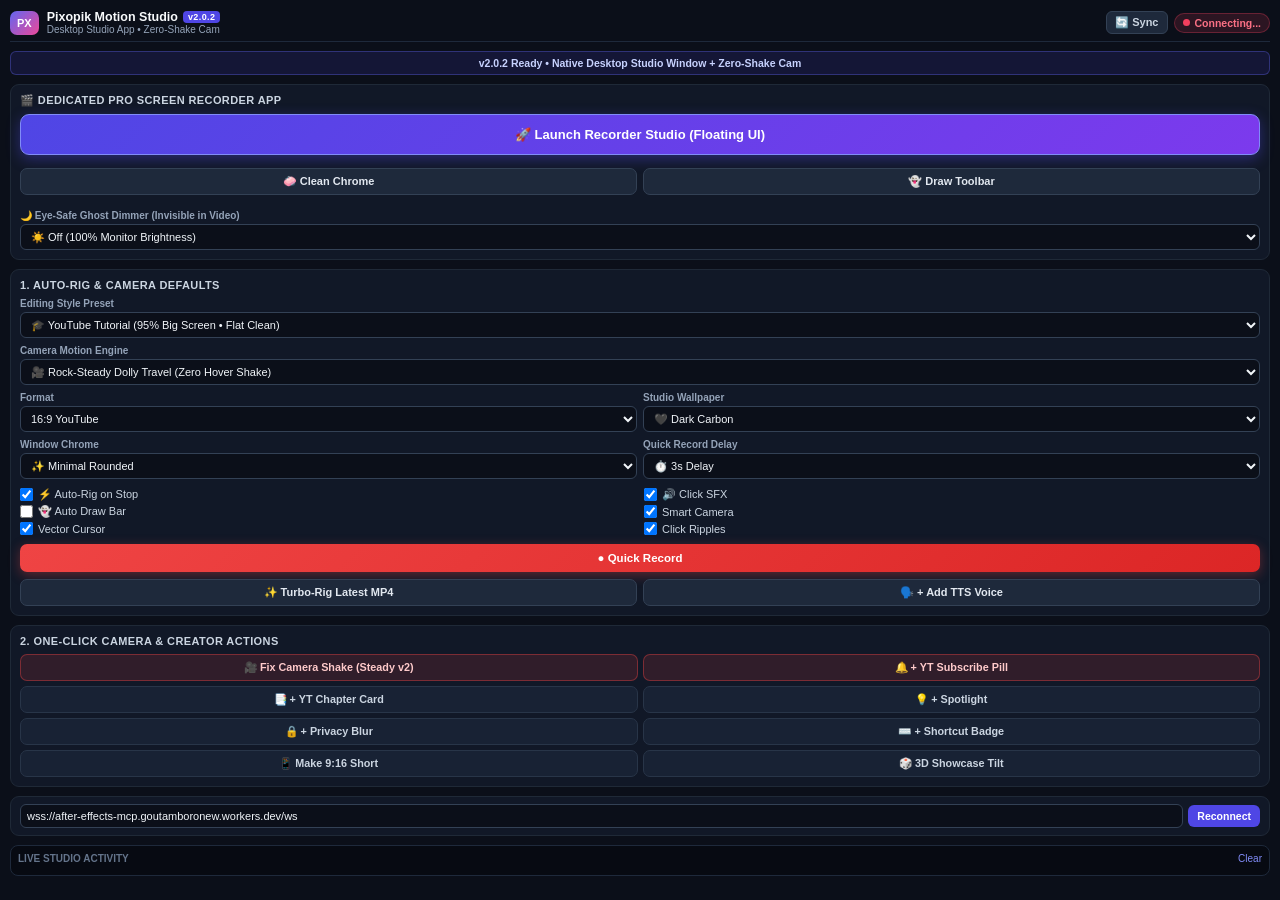
==== cep-plugin/index.html @ 307febab "fix(studio-v2.0.2): replace PowerShell UI with instant native frameless Desktop App window (recorder" ====
<!DOCTYPE html>
<html lang="en">
<head>
  <meta charset="UTF-8" />
  <title>Pixopik Motion Studio Pro v2.0.2</title>
  <link rel="stylesheet" href="./css/style.css" />
  <style>
    .header-right { display: flex; align-items: center; gap: 6px; }
    .btn-sync {
      background: #1e293b; color: #cbd5e1; border: 1px solid #334155;
      border-radius: 6px; padding: 4px 8px; font-size: 11px; font-weight: 700;
      cursor: pointer; transition: all 0.15s ease;
    }
    .btn-sync:hover { background: #4f46e5; color: #ffffff; border-color: #6366f1; }
    .btn-studio-hero {
      width: 100%; padding: 12px 14px; font-size: 13px; font-weight: 800;
      border-radius: 9px; border: 1px solid #818cf8; cursor: pointer;
      background: linear-gradient(135deg, #4f46e5 0%, #7c3aed 100%);
      color: #ffffff; box-shadow: 0 4px 14px rgba(79, 70, 229, 0.4);
      margin-bottom: 6px;
    }
    .btn-studio-hero:hover { filter: brightness(1.1); }
  </style>
</head>
<body>
  <div class="app">
    <header class="header">
      <div class="brand">
        <span class="badge-logo">PX</span>
        <div>
          <div class="title">Pixopik Motion Studio <span class="pro-pill">v2.0.2</span></div>
          <div class="subtitle" id="verSubtitle">Desktop Studio App • Zero-Shake Cam</div>
        </div>
      </div>
      <div class="header-right">
        <button id="btnOtaSync" class="btn-sync" title="Pull latest update from Cloud">🔄 Sync</button>
        <div id="statusBadge" class="status disconnected">
          <span class="dot"></span>
          <span id="statusText">Connecting...</span>
        </div>
      </div>
    </header>

    <div id="quickBanner" class="quick-banner">v2.0.2 Ready • Native Desktop Studio Window + Zero-Shake Cam</div>

    <section class="card">
      <div class="card-title">🎬 Dedicated Pro Screen Recorder App</div>
      <button id="btnOpenRecorderStudio" class="btn-studio-hero">🚀 Launch Recorder Studio (Floating UI)</button>
      <div class="btn-row">
        <button id="btnLaunchChrome" class="btn btn-secondary">🧼 Clean Chrome</button>
        <button id="btnGhostBar" class="btn btn-secondary">👻 Draw Toolbar</button>
      </div>
      <input id="chromeUrlInput" type="hidden" value="https://pixopik.com" />
      <div class="field-col" style="margin-top:8px;">
        <label>🌙 Eye-Safe Ghost Dimmer (Invisible in Video)</label>
        <select id="ghostDimSelect">
          <option value="0">☀️ Off (100% Monitor Brightness)</option>
          <option value="30">🌙 30% Eye Dim</option>
          <option value="50">🌙 50% Eye Dim (Replaces DimScreen)</option>
          <option value="65">🌙 65% Deep Night Dim</option>
        </select>
      </div>
    </section>

    <section class="card">
      <div class="card-title">1. Auto-Rig &amp; Camera Defaults</div>

      <div class="field-col">
        <label>Editing Style Preset</label>
        <select id="modeSelect">
          <option value="youtube_tutorial">🎓 YouTube Tutorial (95% Big Screen • Flat Clean)</option>
          <option value="saas_promo">🚀 SaaS Promo (84% Frame • 3D Showcase)</option>
        </select>
      </div>

      <div class="field-col">
        <label>Camera Motion Engine</label>
        <select id="cameraModeSelect">
          <option value="smooth_travel">🎥 Rock-Steady Dolly Travel (Zero Hover Shake)</option>
          <option value="click_bounce">🎯 Classic Zoom In / Out on Clicks</option>
        </select>
      </div>

      <div class="field-grid">
        <div class="field-col">
          <label>Format</label>
          <select id="aspectSelect">
            <option value="youtube_16_9">16:9 YouTube</option>
            <option value="shorts_9_16">9:16 Shorts</option>
            <option value="square_1_1">1:1 Square</option>
          </select>
        </div>
        <div class="field-col">
          <label>Studio Wallpaper</label>
          <select id="wallpaperSelect">
            <option value="dark_carbon">🖤 Dark Carbon</option>
            <option value="cosmic_indigo">🌌 Cosmic Indigo</option>
            <option value="ocean_breeze">🌊 Ocean Breeze</option>
            <option value="sunset_saas">🔥 Sunset Coral</option>
            <option value="clean_daylight">☀️ Clean Daylight</option>
          </select>
        </div>
      </div>

      <div class="field-grid">
        <div class="field-col">
          <label>Window Chrome</label>
          <select id="frameStyleSelect">
            <option value="minimal_rounded">✨ Minimal Rounded</option>
            <option value="macos_glass">🔴🟡🟢 macOS Glass</option>
            <option value="sharp_clean">🖼️ Clean Shadow</option>
          </select>
        </div>
        <div class="field-col">
          <label>Quick Record Delay</label>
          <select id="countdownSelect">
            <option value="3">⏱️ 3s Delay</option>
            <option value="5">⏱️ 5s Delay</option>
            <option value="0">⚡ Instant</option>
          </select>
        </div>
      </div>

      <div class="toggles">
        <label><input type="checkbox" id="chkAutoRigOnStop" checked /> ⚡ Auto-Rig on Stop</label>
        <label><input type="checkbox" id="chkClickSfx" checked /> 🔊 Click SFX</label>
        <label><input type="checkbox" id="chkAutoGhost" /> 👻 Auto Draw Bar</label>
        <label><input type="checkbox" id="chkAutoZoom" checked /> Smart Camera</label>
        <label><input type="checkbox" id="chkVectorCursor" checked /> Vector Cursor</label>
        <label><input type="checkbox" id="chkRipples" checked /> Click Ripples</label>
      </div>

      <div class="btn-row">
        <button id="btnRecord" class="btn btn-record">● Quick Record</button>
        <button id="btnStop" class="btn btn-stop hidden">■ Stop</button>
      </div>
      <div id="recTimer" class="timer hidden">00:00 • Recording...</div>

      <div class="btn-row sub-actions">
        <button id="btnRigLatest" class="btn btn-secondary">✨ Turbo-Rig Latest MP4</button>
        <button id="btnImportTts" class="btn btn-secondary">🗣️ + Add TTS Voice</button>
      </div>

      <div id="ffmpegBar" class="ffmpeg-bar hidden">
        <span>FFmpeg needed for 60fps capture</span>
        <button id="btnInstallFfmpeg" class="btn-mini">⚡ Auto-Install</button>
      </div>
    </section>

    <section class="card">
      <div class="card-title">2. One-Click Camera &amp; Creator Actions</div>
      <div class="grid-btns">
        <button id="btnSmoothTravel" class="btn btn-chip accent-chip">🎥 Fix Camera Shake (Steady v2)</button>
        <button id="btnSubscribe" class="btn btn-chip accent-chip">🔔 + YT Subscribe Pill</button>
        <button id="btnChapter" class="btn btn-chip">📑 + YT Chapter Card</button>
        <button id="btnSpotlight" class="btn btn-chip">💡 + Spotlight</button>
        <button id="btnBlur" class="btn btn-chip">🔒 + Privacy Blur</button>
        <button id="btnCallout" class="btn btn-chip">⌨️ + Shortcut Badge</button>
        <button id="btnShorts" class="btn btn-chip">📱 Make 9:16 Short</button>
        <button id="btn3dTilt" class="btn btn-chip">🎲 3D Showcase Tilt</button>
      </div>
    </section>

    <section class="card compact">
      <div class="ws-row">
        <input id="wsUrl" type="text" value="wss://after-effects-mcp.goutamboronew.workers.dev/ws" />
        <button id="btnReconnect" class="btn-mini">Reconnect</button>
      </div>
    </section>

    <section class="log-box">
      <div class="log-header">
        <span>Live Studio Activity</span>
        <button id="btnClearLog" class="link-btn">Clear</button>
      </div>
      <div id="logList" class="log-list"></div>
    </section>
  </div>

  <script src="./js/auto-pref.js"></script>
  <script src="./js/panel.js"></script>
  <script src="./js/studio-v2-patch.js"></script>
</body>
</html>
---- cep-plugin/css/style.css ----
* { box-sizing: border-box; margin: 0; padding: 0; font-family: "Segoe UI", Inter, sans-serif; }
body { background: #0b0f19; color: #f1f5f9; font-size: 12px; padding: 10px; user-select: none; }
.app { display: flex; flex-direction: column; gap: 9px; }

.header { display: flex; align-items: center; justify-content: space-between; padding-bottom: 6px; border-bottom: 1px solid #1e293b; }
.brand { display: flex; align-items: center; gap: 8px; }
.badge-logo { background: linear-gradient(135deg, #6366f1, #ec4899); color: #fff; font-weight: 800; font-size: 11px; padding: 6px 7px; border-radius: 7px; }
.title { font-weight: 700; font-size: 12.5px; color: #f8fafc; display: flex; align-items: center; gap: 5px; }
.pro-pill { background: #4f46e5; color: #fff; font-size: 9px; padding: 1px 5px; border-radius: 4px; letter-spacing: 0.4px; }
.subtitle { font-size: 10px; color: #94a3b8; }

.quick-banner { background: rgba(79, 70, 229, 0.14); border: 1px solid rgba(99, 102, 241, 0.35); color: #c7d2fe; font-size: 10.5px; padding: 5px 8px; border-radius: 6px; text-align: center; font-weight: 600; }

.status { display: flex; align-items: center; gap: 5px; font-size: 10.5px; padding: 3px 8px; border-radius: 999px; font-weight: 600; }
.status .dot { width: 7px; height: 7px; border-radius: 50%; }
.status.connected { background: rgba(16, 185, 129, 0.15); color: #34d399; border: 1px solid rgba(16, 185, 129, 0.35); }
.status.connected .dot { background: #10b981; box-shadow: 0 0 6px #10b981; }
.status.disconnected { background: rgba(244, 63, 94, 0.14); color: #fb7185; border: 1px solid rgba(244, 63, 94, 0.3); }
.status.disconnected .dot { background: #f43f5e; }

.card { background: #111827; border: 1px solid #1f2937; border-radius: 9px; padding: 9px; display: flex; flex-direction: column; gap: 7px; }
.card.compact { padding: 7px 9px; }
.card-title { font-weight: 700; font-size: 11px; color: #cbd5e1; text-transform: uppercase; letter-spacing: 0.4px; }

.field-grid { display: grid; grid-template-columns: 1fr 1fr; gap: 6px; }
.field-col { display: flex; flex-direction: column; gap: 3px; }
.field-col label { font-size: 10px; color: #94a3b8; font-weight: 600; }
select, input[type="text"] { background: #0b0f19; color: #f1f5f9; border: 1px solid #334155; border-radius: 6px; padding: 5px 6px; font-size: 11px; width: 100%; }

.toggles { display: grid; grid-template-columns: 1fr 1fr; gap: 4px 8px; font-size: 11px; color: #cbd5e1; padding: 2px 0; }
.toggles label { display: flex; align-items: center; gap: 5px; cursor: pointer; }

.btn-row { display: flex; gap: 6px; }
.btn { border: none; border-radius: 7px; padding: 8px 10px; font-weight: 700; font-size: 11.5px; cursor: pointer; transition: 0.15s; flex: 1; text-align: center; }
.btn-record { background: linear-gradient(135deg, #ef4444, #dc2626); color: #fff; box-shadow: 0 3px 12px rgba(239, 68, 68, 0.35); }
.btn-record:hover { filter: brightness(1.08); }
.btn-stop { background: linear-gradient(135deg, #f59e0b, #d97706); color: #111827; }
.btn-secondary { background: #1e293b; color: #e2e8f0; border: 1px solid #334155; font-size: 11px; padding: 6px 8px; font-weight: 600; }
.btn-secondary:hover, .btn-chip:hover { background: #334155; }

.grid-btns { display: grid; grid-template-columns: 1fr 1fr; gap: 5px; }
.btn-chip { background: #182234; color: #cbd5e1; border: 1px solid #283548; padding: 6px 7px; font-size: 10.8px; font-weight: 600; }
.accent-chip { background: rgba(239, 68, 68, 0.14); border-color: rgba(239, 68, 68, 0.4); color: #fecaca; }
.accent-chip:hover { background: rgba(239, 68, 68, 0.26); }

.ws-row { display: flex; gap: 5px; align-items: center; }
.btn-mini { background: #4f46e5; color: #fff; border: none; border-radius: 6px; padding: 5px 9px; font-size: 10.5px; font-weight: 600; cursor: pointer; white-space: nowrap; }

.timer { text-align: center; color: #fca5a5; font-weight: 700; font-size: 11px; padding: 4px; background: rgba(239, 68, 68, 0.12); border-radius: 6px; }
.ffmpeg-bar { display: flex; align-items: center; justify-content: space-between; background: rgba(245, 158, 11, 0.14); border: 1px solid rgba(245, 158, 11, 0.4); color: #fde68a; padding: 5px 8px; border-radius: 6px; font-size: 10.5px; }
.hidden { display: none !important; }

.log-box { background: #070a12; border: 1px solid #1e293b; border-radius: 8px; padding: 7px; display: flex; flex-direction: column; gap: 4px; }
.log-header { display: flex; justify-content: space-between; font-size: 10px; color: #64748b; text-transform: uppercase; font-weight: 700; }
.link-btn { background: none; border: none; color: #818cf8; font-size: 10px; cursor: pointer; }
.log-list { max-height: 92px; overflow-y: auto; display: flex; flex-direction: column; gap: 3px; font-family: Consolas, monospace; font-size: 10px; }
.log-item.info { color: #94a3b8; }
.log-item.ok { color: #34d399; }
.log-item.err { color: #fb7185; }
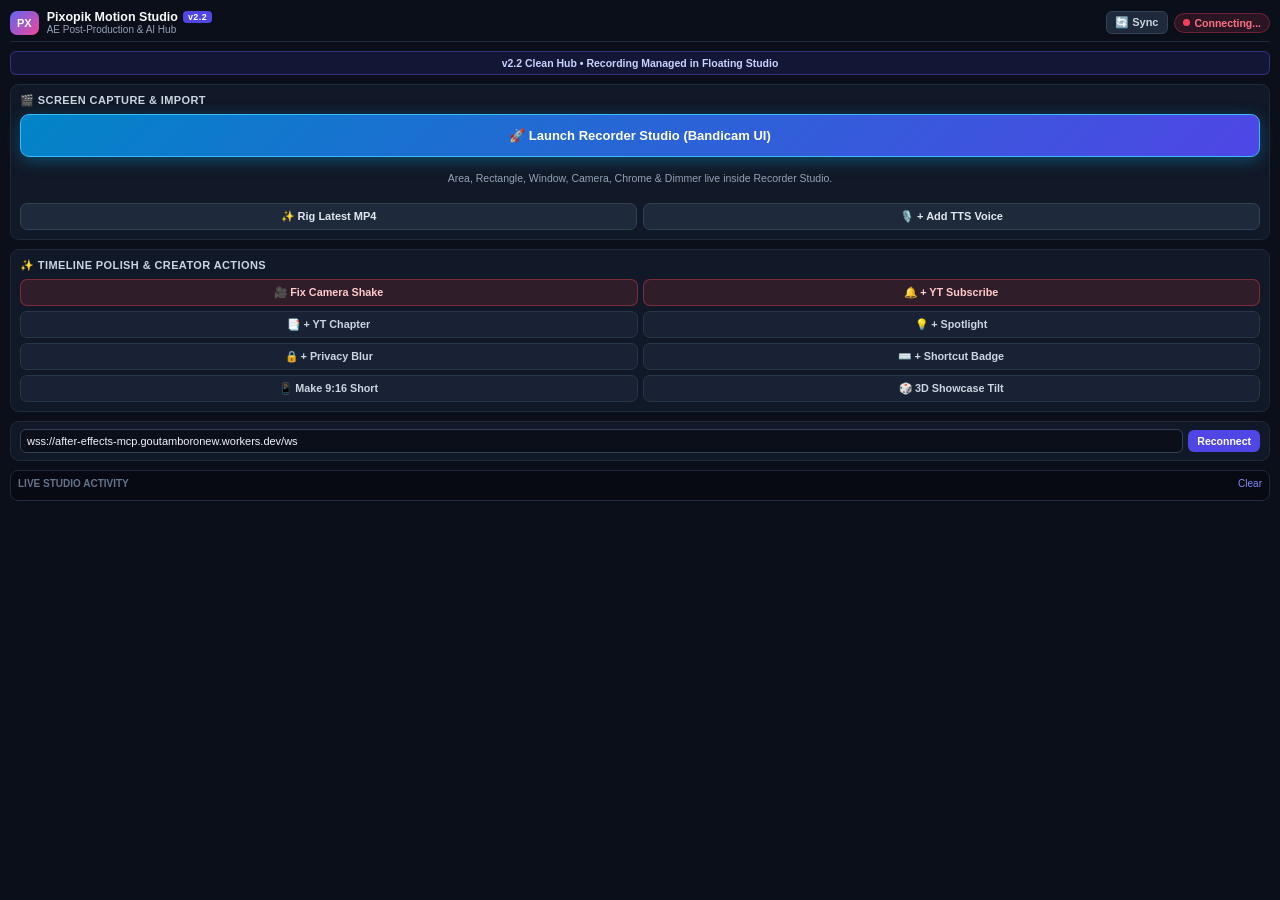
==== commit 424f0482: "feat(clean-hub-v2.2): remove duplicate recorder settings from AE panel so Floating Recorder Studio i" ====
--- a/cep-plugin/index.html
+++ b/cep-plugin/index.html
@@ -2,7 +2,7 @@
 <html lang="en">
 <head>
   <meta charset="UTF-8" />
-  <title>Pixopik Motion Studio Pro v2.0.2</title>
+  <title>Pixopik Motion Studio Pro v2.2</title>
   <link rel="stylesheet" href="./css/style.css" />
   <style>
     .header-right { display: flex; align-items: center; gap: 6px; }
@@ -13,13 +13,16 @@
     }
     .btn-sync:hover { background: #4f46e5; color: #ffffff; border-color: #6366f1; }
     .btn-studio-hero {
-      width: 100%; padding: 12px 14px; font-size: 13px; font-weight: 800;
-      border-radius: 9px; border: 1px solid #818cf8; cursor: pointer;
-      background: linear-gradient(135deg, #4f46e5 0%, #7c3aed 100%);
-      color: #ffffff; box-shadow: 0 4px 14px rgba(79, 70, 229, 0.4);
-      margin-bottom: 6px;
+      width: 100%; padding: 13px 14px; font-size: 13px; font-weight: 800;
+      border-radius: 9px; border: 1px solid #38bdf8; cursor: pointer;
+      background: linear-gradient(135deg, #0284c7 0%, #4f46e5 100%);
+      color: #ffffff; box-shadow: 0 4px 16px rgba(14, 165, 233, 0.35);
+      margin-bottom: 8px; transition: all 0.15s ease;
     }
-    .btn-studio-hero:hover { filter: brightness(1.1); }
+    .btn-studio-hero:hover { filter: brightness(1.1); transform: translateY(-1px); }
+    .studio-note {
+      font-size: 10.5px; color: #94a3b8; text-align: center; margin-bottom: 8px;
+    }
   </style>
 </head>
 <body>
@@ -28,8 +31,8 @@
       <div class="brand">
         <span class="badge-logo">PX</span>
         <div>
-          <div class="title">Pixopik Motion Studio <span class="pro-pill">v2.0.2</span></div>
-          <div class="subtitle" id="verSubtitle">Desktop Studio App • Zero-Shake Cam</div>
+          <div class="title">Pixopik Motion Studio <span class="pro-pill" id="verPill">v2.2</span></div>
+          <div class="subtitle" id="verSubtitle">AE Post-Production &amp; AI Hub</div>
         </div>
       </div>
       <div class="header-right">
@@ -41,104 +44,21 @@
       </div>
     </header>
 
-    <div id="quickBanner" class="quick-banner">v2.0.2 Ready • Native Desktop Studio Window + Zero-Shake Cam</div>
+    <div id="quickBanner" class="quick-banner">v2.2 Clean Hub • Recording Managed in Floating Studio</div>
 
+    <!-- CARD 1: DEDICATED CAPTURE LAUNCHER + POST-IMPORT -->
     <section class="card">
-      <div class="card-title">🎬 Dedicated Pro Screen Recorder App</div>
-      <button id="btnOpenRecorderStudio" class="btn-studio-hero">🚀 Launch Recorder Studio (Floating UI)</button>
-      <div class="btn-row">
-        <button id="btnLaunchChrome" class="btn btn-secondary">🧼 Clean Chrome</button>
-        <button id="btnGhostBar" class="btn btn-secondary">👻 Draw Toolbar</button>
-      </div>
-      <input id="chromeUrlInput" type="hidden" value="https://pixopik.com" />
-      <div class="field-col" style="margin-top:8px;">
-        <label>🌙 Eye-Safe Ghost Dimmer (Invisible in Video)</label>
-        <select id="ghostDimSelect">
-          <option value="0">☀️ Off (100% Monitor Brightness)</option>
-          <option value="30">🌙 30% Eye Dim</option>
-          <option value="50">🌙 50% Eye Dim (Replaces DimScreen)</option>
-          <option value="65">🌙 65% Deep Night Dim</option>
-        </select>
-      </div>
-    </section>
+      <div class="card-title">🎬 Screen Capture &amp; Import</div>
+      <button id="btnOpenRecorderStudio" class="btn-studio-hero">🚀 Launch Recorder Studio (Bandicam UI)</button>
+      <div class="studio-note">Area, Rectangle, Window, Camera, Chrome &amp; Dimmer live inside Recorder Studio.</div>
 
-    <section class="card">
-      <div class="card-title">1. Auto-Rig &amp; Camera Defaults</div>
+      <!-- Appears ONLY while a recording is actively running -->
+      <button id="btnStop" class="btn btn-stop hidden" style="width:100%;margin-bottom:6px;">■ Stop Active Recording &amp; Rig</button>
+      <div id="recTimer" class="timer hidden">00:00 • Recording in Progress...</div>
 
-      <div class="field-col">
-        <label>Editing Style Preset</label>
-        <select id="modeSelect">
-          <option value="youtube_tutorial">🎓 YouTube Tutorial (95% Big Screen • Flat Clean)</option>
-          <option value="saas_promo">🚀 SaaS Promo (84% Frame • 3D Showcase)</option>
-        </select>
-      </div>
-
-      <div class="field-col">
-        <label>Camera Motion Engine</label>
-        <select id="cameraModeSelect">
-          <option value="smooth_travel">🎥 Rock-Steady Dolly Travel (Zero Hover Shake)</option>
-          <option value="click_bounce">🎯 Classic Zoom In / Out on Clicks</option>
-        </select>
-      </div>
-
-      <div class="field-grid">
-        <div class="field-col">
-          <label>Format</label>
-          <select id="aspectSelect">
-            <option value="youtube_16_9">16:9 YouTube</option>
-            <option value="shorts_9_16">9:16 Shorts</option>
-            <option value="square_1_1">1:1 Square</option>
-          </select>
-        </div>
-        <div class="field-col">
-          <label>Studio Wallpaper</label>
-          <select id="wallpaperSelect">
-            <option value="dark_carbon">🖤 Dark Carbon</option>
-            <option value="cosmic_indigo">🌌 Cosmic Indigo</option>
-            <option value="ocean_breeze">🌊 Ocean Breeze</option>
-            <option value="sunset_saas">🔥 Sunset Coral</option>
-            <option value="clean_daylight">☀️ Clean Daylight</option>
-          </select>
-        </div>
-      </div>
-
-      <div class="field-grid">
-        <div class="field-col">
-          <label>Window Chrome</label>
-          <select id="frameStyleSelect">
-            <option value="minimal_rounded">✨ Minimal Rounded</option>
-            <option value="macos_glass">🔴🟡🟢 macOS Glass</option>
-            <option value="sharp_clean">🖼️ Clean Shadow</option>
-          </select>
-        </div>
-        <div class="field-col">
-          <label>Quick Record Delay</label>
-          <select id="countdownSelect">
-            <option value="3">⏱️ 3s Delay</option>
-            <option value="5">⏱️ 5s Delay</option>
-            <option value="0">⚡ Instant</option>
-          </select>
-        </div>
-      </div>
-
-      <div class="toggles">
-        <label><input type="checkbox" id="chkAutoRigOnStop" checked /> ⚡ Auto-Rig on Stop</label>
-        <label><input type="checkbox" id="chkClickSfx" checked /> 🔊 Click SFX</label>
-        <label><input type="checkbox" id="chkAutoGhost" /> 👻 Auto Draw Bar</label>
-        <label><input type="checkbox" id="chkAutoZoom" checked /> Smart Camera</label>
-        <label><input type="checkbox" id="chkVectorCursor" checked /> Vector Cursor</label>
-        <label><input type="checkbox" id="chkRipples" checked /> Click Ripples</label>
-      </div>
-
-      <div class="btn-row">
-        <button id="btnRecord" class="btn btn-record">● Quick Record</button>
-        <button id="btnStop" class="btn btn-stop hidden">■ Stop</button>
-      </div>
-      <div id="recTimer" class="timer hidden">00:00 • Recording...</div>
-
-      <div class="btn-row sub-actions">
-        <button id="btnRigLatest" class="btn btn-secondary">✨ Turbo-Rig Latest MP4</button>
-        <button id="btnImportTts" class="btn btn-secondary">🗣️ + Add TTS Voice</button>
+      <div class="btn-row sub-actions" style="margin-top:4px;">
+        <button id="btnRigLatest" class="btn btn-secondary">✨ Rig Latest MP4</button>
+        <button id="btnImportTts" class="btn btn-secondary">🎙️ + Add TTS Voice</button>
       </div>
 
       <div id="ffmpegBar" class="ffmpeg-bar hidden">
@@ -147,12 +67,13 @@
       </div>
     </section>
 
+    <!-- CARD 2: TIMELINE CREATOR & POLISH ACTIONS (NO SCROLLING NEEDED!) -->
     <section class="card">
-      <div class="card-title">2. One-Click Camera &amp; Creator Actions</div>
+      <div class="card-title">✨ Timeline Polish &amp; Creator Actions</div>
       <div class="grid-btns">
-        <button id="btnSmoothTravel" class="btn btn-chip accent-chip">🎥 Fix Camera Shake (Steady v2)</button>
-        <button id="btnSubscribe" class="btn btn-chip accent-chip">🔔 + YT Subscribe Pill</button>
-        <button id="btnChapter" class="btn btn-chip">📑 + YT Chapter Card</button>
+        <button id="btnSmoothTravel" class="btn btn-chip accent-chip">🎥 Fix Camera Shake</button>
+        <button id="btnSubscribe" class="btn btn-chip accent-chip">🔔 + YT Subscribe</button>
+        <button id="btnChapter" class="btn btn-chip">📑 + YT Chapter</button>
         <button id="btnSpotlight" class="btn btn-chip">💡 + Spotlight</button>
         <button id="btnBlur" class="btn btn-chip">🔒 + Privacy Blur</button>
         <button id="btnCallout" class="btn btn-chip">⌨️ + Shortcut Badge</button>
@@ -161,6 +82,7 @@
       </div>
     </section>
 
+    <!-- CARD 3: CLOUD MCP RELAY & ACTIVITY LOG -->
     <section class="card compact">
       <div class="ws-row">
         <input id="wsUrl" type="text" value="wss://after-effects-mcp.goutamboronew.workers.dev/ws" />
@@ -177,6 +99,41 @@
     </section>
   </div>
 
+  <!-- HIDDEN INTERNAL BRIDGE ELEMENTS (Controlled exclusively by Floating Recorder Studio — Zero UI Duplication!) -->
+  <div id="internalStudioState" style="display:none !important;" aria-hidden="true">
+    <input id="chromeUrlInput" type="text" value="https://pixopik.com" />
+    <button id="btnLaunchChrome" type="button"></button>
+    <button id="btnGhostBar" type="button"></button>
+    <select id="ghostDimSelect">
+      <option value="0" selected>0</option><option value="30">30</option><option value="50">50</option><option value="65">65</option>
+    </select>
+    <select id="modeSelect">
+      <option value="youtube_tutorial" selected>youtube_tutorial</option><option value="saas_promo">saas_promo</option>
+    </select>
+    <select id="cameraModeSelect">
+      <option value="smooth_travel" selected>smooth_travel</option><option value="click_bounce">click_bounce</option>
+    </select>
+    <select id="aspectSelect">
+      <option value="youtube_16_9" selected>youtube_16_9</option><option value="shorts_9_16">shorts_9_16</option><option value="square_1_1">square_1_1</option>
+    </select>
+    <select id="wallpaperSelect">
+      <option value="dark_carbon" selected>dark_carbon</option><option value="cosmic_indigo">cosmic_indigo</option><option value="ocean_breeze">ocean_breeze</option><option value="sunset_saas">sunset_saas</option><option value="clean_daylight">clean_daylight</option>
+    </select>
+    <select id="frameStyleSelect">
+      <option value="minimal_rounded" selected>minimal_rounded</option><option value="macos_glass">macos_glass</option><option value="sharp_clean">sharp_clean</option>
+    </select>
+    <select id="countdownSelect">
+      <option value="3" selected>3</option><option value="5">5</option><option value="0">0</option>
+    </select>
+    <input type="checkbox" id="chkAutoRigOnStop" checked />
+    <input type="checkbox" id="chkClickSfx" checked />
+    <input type="checkbox" id="chkAutoGhost" />
+    <input type="checkbox" id="chkAutoZoom" checked />
+    <input type="checkbox" id="chkVectorCursor" checked />
+    <input type="checkbox" id="chkRipples" checked />
+    <button id="btnRecord" type="button"></button>
+  </div>
+
   <script src="./js/auto-pref.js"></script>
   <script src="./js/panel.js"></script>
   <script src="./js/studio-v2-patch.js"></script>
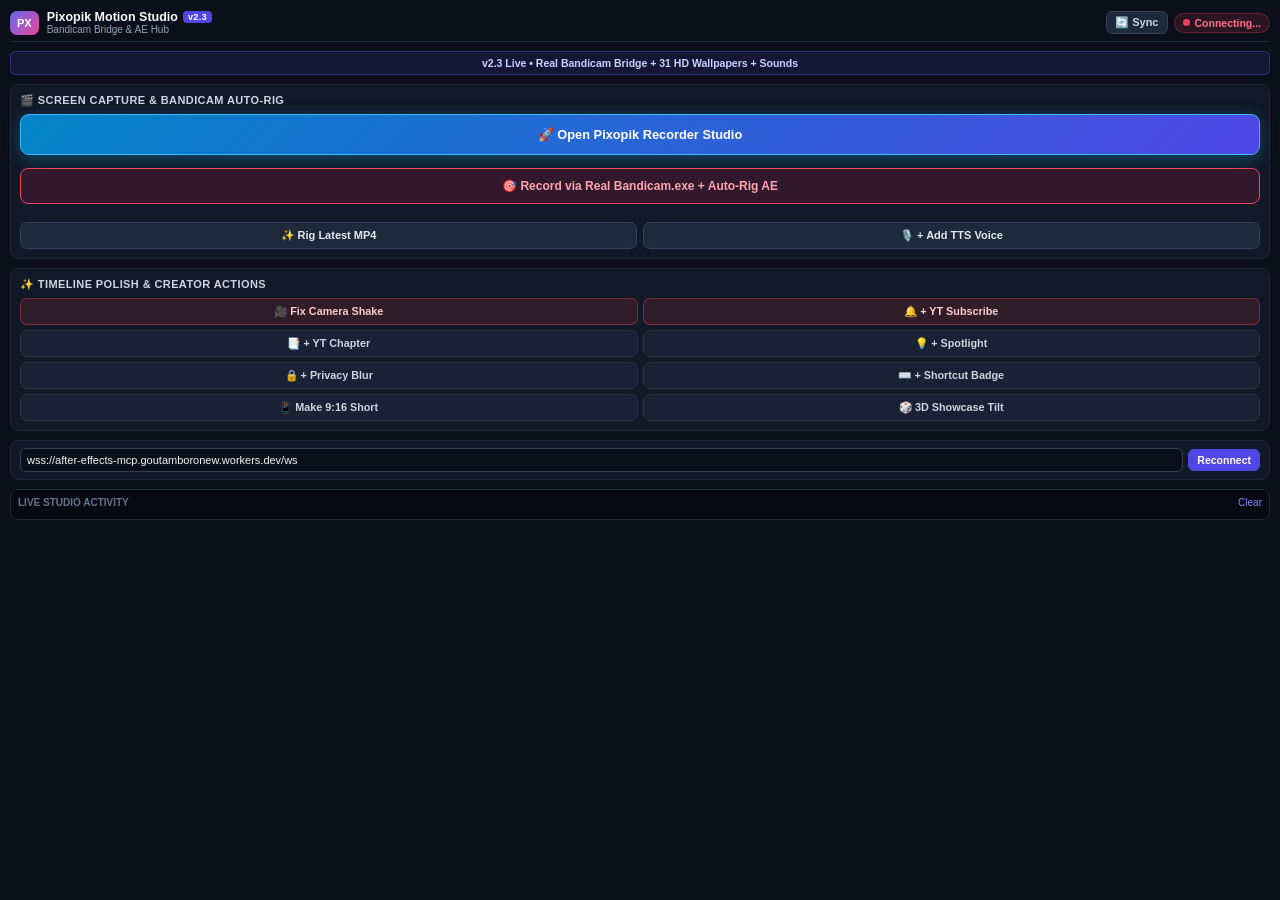
==== commit 18a3fdef: "feat(bandicam-bridge-v2.3): integrate real Bandicam bdcam.exe live Auto-Rig bridge, native Bandicam " ====
--- a/cep-plugin/index.html
+++ b/cep-plugin/index.html
@@ -2,7 +2,7 @@
 <html lang="en">
 <head>
   <meta charset="UTF-8" />
-  <title>Pixopik Motion Studio Pro v2.2</title>
+  <title>Pixopik Motion Studio Pro v2.3</title>
   <link rel="stylesheet" href="./css/style.css" />
   <style>
     .header-right { display: flex; align-items: center; gap: 6px; }
@@ -13,15 +13,23 @@
     }
     .btn-sync:hover { background: #4f46e5; color: #ffffff; border-color: #6366f1; }
     .btn-studio-hero {
-      width: 100%; padding: 13px 14px; font-size: 13px; font-weight: 800;
+      width: 100%; padding: 12px 14px; font-size: 12.8px; font-weight: 800;
       border-radius: 9px; border: 1px solid #38bdf8; cursor: pointer;
       background: linear-gradient(135deg, #0284c7 0%, #4f46e5 100%);
       color: #ffffff; box-shadow: 0 4px 16px rgba(14, 165, 233, 0.35);
-      margin-bottom: 8px; transition: all 0.15s ease;
+      margin-bottom: 6px; transition: all 0.15s ease;
     }
     .btn-studio-hero:hover { filter: brightness(1.1); transform: translateY(-1px); }
-    .studio-note {
-      font-size: 10.5px; color: #94a3b8; text-align: center; margin-bottom: 8px;
+    .btn-bdcam-bridge {
+      width: 100%; padding: 10px 12px; font-size: 12px; font-weight: 800;
+      border-radius: 8px; border: 1px solid #f43f5e; cursor: pointer;
+      background: rgba(225, 29, 72, 0.16); color: #fda4af;
+      margin-bottom: 7px; transition: all 0.15s ease;
+    }
+    .btn-bdcam-bridge:hover { background: #e11d48; color: #ffffff; }
+    .btn-bdcam-bridge.active-watch {
+      background: linear-gradient(135deg, #059669 0%, #10b981 100%);
+      border-color: #6ee7b7; color: #ffffff;
     }
   </style>
 </head>
@@ -31,8 +39,8 @@
       <div class="brand">
         <span class="badge-logo">PX</span>
         <div>
-          <div class="title">Pixopik Motion Studio <span class="pro-pill" id="verPill">v2.2</span></div>
-          <div class="subtitle" id="verSubtitle">AE Post-Production &amp; AI Hub</div>
+          <div class="title">Pixopik Motion Studio <span class="pro-pill" id="verPill">v2.3</span></div>
+          <div class="subtitle" id="verSubtitle">Bandicam Bridge &amp; AE Hub</div>
         </div>
       </div>
       <div class="header-right">
@@ -44,15 +52,14 @@
       </div>
     </header>
 
-    <div id="quickBanner" class="quick-banner">v2.2 Clean Hub • Recording Managed in Floating Studio</div>
+    <div id="quickBanner" class="quick-banner">v2.3 Live • Real Bandicam Bridge + 31 HD Wallpapers + Sounds</div>
 
-    <!-- CARD 1: DEDICATED CAPTURE LAUNCHER + POST-IMPORT -->
+    <!-- CARD 1: CAPTURE STUDIO + REAL BANDICAM AUTO-RIG BRIDGE -->
     <section class="card">
-      <div class="card-title">🎬 Screen Capture &amp; Import</div>
-      <button id="btnOpenRecorderStudio" class="btn-studio-hero">🚀 Launch Recorder Studio (Bandicam UI)</button>
-      <div class="studio-note">Area, Rectangle, Window, Camera, Chrome &amp; Dimmer live inside Recorder Studio.</div>
+      <div class="card-title">🎬 Screen Capture &amp; Bandicam Auto-Rig</div>
+      <button id="btnOpenRecorderStudio" class="btn-studio-hero">🚀 Open Pixopik Recorder Studio</button>
+      <button id="btnRealBandicamBridge" class="btn-bdcam-bridge">🎯 Record via Real Bandicam.exe + Auto-Rig AE</button>
 
-      <!-- Appears ONLY while a recording is actively running -->
       <button id="btnStop" class="btn btn-stop hidden" style="width:100%;margin-bottom:6px;">■ Stop Active Recording &amp; Rig</button>
       <div id="recTimer" class="timer hidden">00:00 • Recording in Progress...</div>
 
@@ -62,12 +69,12 @@
       </div>
 
       <div id="ffmpegBar" class="ffmpeg-bar hidden">
-        <span>FFmpeg needed for 60fps capture</span>
+        <span>FFmpeg needed for built-in capture</span>
         <button id="btnInstallFfmpeg" class="btn-mini">⚡ Auto-Install</button>
       </div>
     </section>
 
-    <!-- CARD 2: TIMELINE CREATOR & POLISH ACTIONS (NO SCROLLING NEEDED!) -->
+    <!-- CARD 2: TIMELINE POLISH -->
     <section class="card">
       <div class="card-title">✨ Timeline Polish &amp; Creator Actions</div>
       <div class="grid-btns">
@@ -82,7 +89,6 @@
       </div>
     </section>
 
-    <!-- CARD 3: CLOUD MCP RELAY & ACTIVITY LOG -->
     <section class="card compact">
       <div class="ws-row">
         <input id="wsUrl" type="text" value="wss://after-effects-mcp.goutamboronew.workers.dev/ws" />
@@ -99,7 +105,7 @@
     </section>
   </div>
 
-  <!-- HIDDEN INTERNAL BRIDGE ELEMENTS (Controlled exclusively by Floating Recorder Studio — Zero UI Duplication!) -->
+  <!-- HIDDEN INTERNAL BRIDGE ELEMENTS -->
   <div id="internalStudioState" style="display:none !important;" aria-hidden="true">
     <input id="chromeUrlInput" type="text" value="https://pixopik.com" />
     <button id="btnLaunchChrome" type="button"></button>
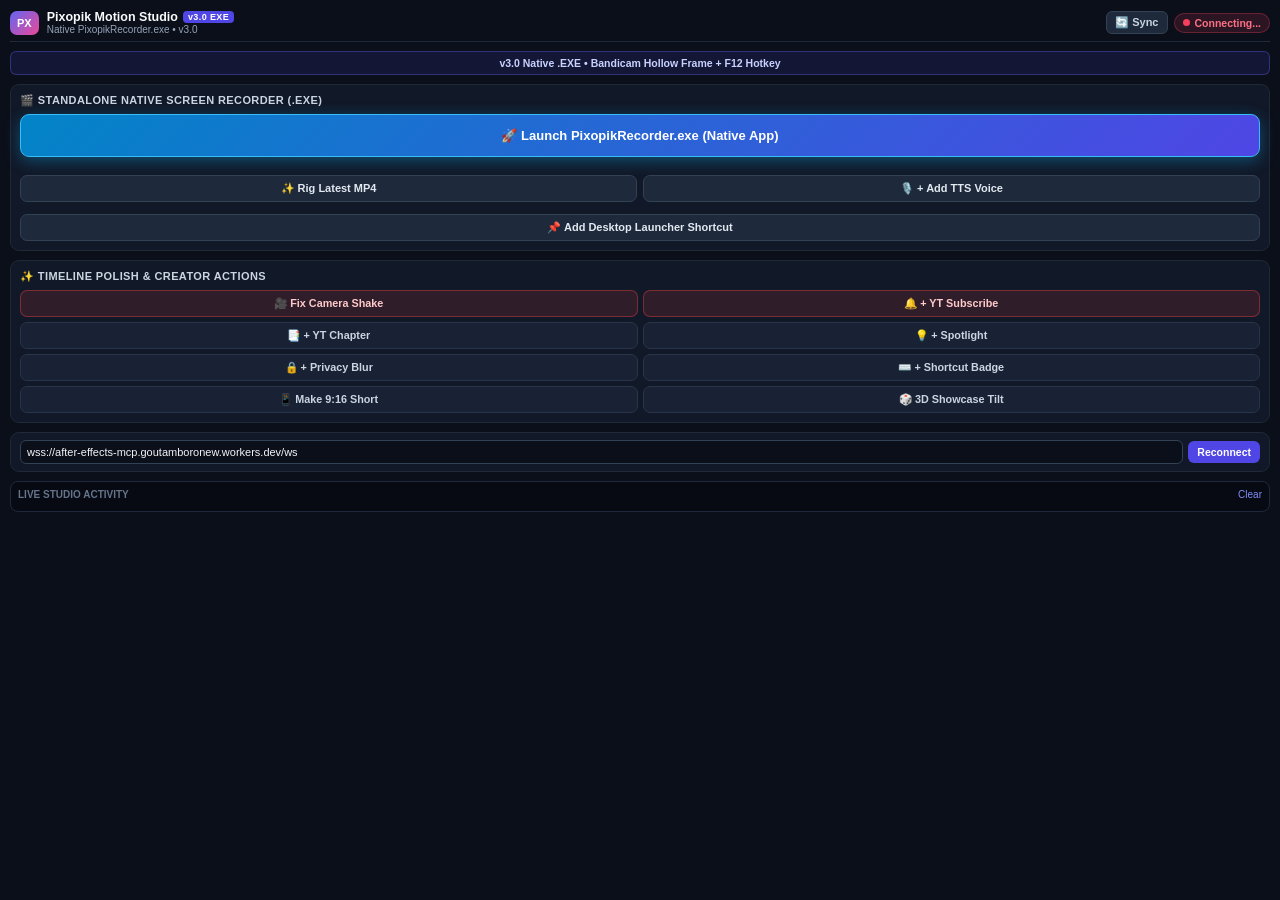
==== commit c47339fc: "feat(native-exe-v3.0): build standalone C# .NET PixopikRecorder.exe with Bandicam hollow rectangle f" ====
--- a/cep-plugin/index.html
+++ b/cep-plugin/index.html
@@ -2,7 +2,7 @@
 <html lang="en">
 <head>
   <meta charset="UTF-8" />
-  <title>Pixopik Motion Studio Pro v2.3</title>
+  <title>Pixopik Motion Studio Pro v3.0</title>
   <link rel="stylesheet" href="./css/style.css" />
   <style>
     .header-right { display: flex; align-items: center; gap: 6px; }
@@ -13,24 +13,13 @@
     }
     .btn-sync:hover { background: #4f46e5; color: #ffffff; border-color: #6366f1; }
     .btn-studio-hero {
-      width: 100%; padding: 12px 14px; font-size: 12.8px; font-weight: 800;
+      width: 100%; padding: 13px 14px; font-size: 13px; font-weight: 800;
       border-radius: 9px; border: 1px solid #38bdf8; cursor: pointer;
       background: linear-gradient(135deg, #0284c7 0%, #4f46e5 100%);
-      color: #ffffff; box-shadow: 0 4px 16px rgba(14, 165, 233, 0.35);
-      margin-bottom: 6px; transition: all 0.15s ease;
+      color: #ffffff; box-shadow: 0 4px 16px rgba(14, 165, 233, 0.38);
+      margin-bottom: 7px; transition: all 0.15s ease;
     }
     .btn-studio-hero:hover { filter: brightness(1.1); transform: translateY(-1px); }
-    .btn-bdcam-bridge {
-      width: 100%; padding: 10px 12px; font-size: 12px; font-weight: 800;
-      border-radius: 8px; border: 1px solid #f43f5e; cursor: pointer;
-      background: rgba(225, 29, 72, 0.16); color: #fda4af;
-      margin-bottom: 7px; transition: all 0.15s ease;
-    }
-    .btn-bdcam-bridge:hover { background: #e11d48; color: #ffffff; }
-    .btn-bdcam-bridge.active-watch {
-      background: linear-gradient(135deg, #059669 0%, #10b981 100%);
-      border-color: #6ee7b7; color: #ffffff;
-    }
   </style>
 </head>
 <body>
@@ -39,8 +28,8 @@
       <div class="brand">
         <span class="badge-logo">PX</span>
         <div>
-          <div class="title">Pixopik Motion Studio <span class="pro-pill" id="verPill">v2.3</span></div>
-          <div class="subtitle" id="verSubtitle">Bandicam Bridge &amp; AE Hub</div>
+          <div class="title">Pixopik Motion Studio <span class="pro-pill" id="verPill">v3.0 EXE</span></div>
+          <div class="subtitle" id="verSubtitle">Native PixopikRecorder.exe • v3.0</div>
         </div>
       </div>
       <div class="header-right">
@@ -52,24 +41,26 @@
       </div>
     </header>
 
-    <div id="quickBanner" class="quick-banner">v2.3 Live • Real Bandicam Bridge + 31 HD Wallpapers + Sounds</div>
+    <div id="quickBanner" class="quick-banner">v3.0 Native .EXE • Bandicam Hollow Frame + F12 Hotkey</div>
 
-    <!-- CARD 1: CAPTURE STUDIO + REAL BANDICAM AUTO-RIG BRIDGE -->
+    <!-- CARD 1: OWN STANDALONE NATIVE PIXOPIKRECORDER.EXE -->
     <section class="card">
-      <div class="card-title">🎬 Screen Capture &amp; Bandicam Auto-Rig</div>
-      <button id="btnOpenRecorderStudio" class="btn-studio-hero">🚀 Open Pixopik Recorder Studio</button>
-      <button id="btnRealBandicamBridge" class="btn-bdcam-bridge">🎯 Record via Real Bandicam.exe + Auto-Rig AE</button>
+      <div class="card-title">🎬 Standalone Native Screen Recorder (.EXE)</div>
+      <button id="btnOpenRecorderStudio" class="btn-studio-hero">🚀 Launch PixopikRecorder.exe (Native App)</button>
 
       <button id="btnStop" class="btn btn-stop hidden" style="width:100%;margin-bottom:6px;">■ Stop Active Recording &amp; Rig</button>
-      <div id="recTimer" class="timer hidden">00:00 • Recording in Progress...</div>
+      <div id="recTimer" class="timer hidden">00:00 • Recording...</div>
 
       <div class="btn-row sub-actions" style="margin-top:4px;">
         <button id="btnRigLatest" class="btn btn-secondary">✨ Rig Latest MP4</button>
         <button id="btnImportTts" class="btn btn-secondary">🎙️ + Add TTS Voice</button>
       </div>
+      <div class="btn-row sub-actions" style="margin-top:5px;">
+        <button id="btnPinDesktopShortcut" class="btn btn-secondary" style="width:100%;">📌 Add Desktop Launcher Shortcut</button>
+      </div>
 
       <div id="ffmpegBar" class="ffmpeg-bar hidden">
-        <span>FFmpeg needed for built-in capture</span>
+        <span>FFmpeg needed for 60fps capture</span>
         <button id="btnInstallFfmpeg" class="btn-mini">⚡ Auto-Install</button>
       </div>
     </section>
@@ -110,27 +101,13 @@
     <input id="chromeUrlInput" type="text" value="https://pixopik.com" />
     <button id="btnLaunchChrome" type="button"></button>
     <button id="btnGhostBar" type="button"></button>
-    <select id="ghostDimSelect">
-      <option value="0" selected>0</option><option value="30">30</option><option value="50">50</option><option value="65">65</option>
-    </select>
-    <select id="modeSelect">
-      <option value="youtube_tutorial" selected>youtube_tutorial</option><option value="saas_promo">saas_promo</option>
-    </select>
-    <select id="cameraModeSelect">
-      <option value="smooth_travel" selected>smooth_travel</option><option value="click_bounce">click_bounce</option>
-    </select>
-    <select id="aspectSelect">
-      <option value="youtube_16_9" selected>youtube_16_9</option><option value="shorts_9_16">shorts_9_16</option><option value="square_1_1">square_1_1</option>
-    </select>
-    <select id="wallpaperSelect">
-      <option value="dark_carbon" selected>dark_carbon</option><option value="cosmic_indigo">cosmic_indigo</option><option value="ocean_breeze">ocean_breeze</option><option value="sunset_saas">sunset_saas</option><option value="clean_daylight">clean_daylight</option>
-    </select>
-    <select id="frameStyleSelect">
-      <option value="minimal_rounded" selected>minimal_rounded</option><option value="macos_glass">macos_glass</option><option value="sharp_clean">sharp_clean</option>
-    </select>
-    <select id="countdownSelect">
-      <option value="3" selected>3</option><option value="5">5</option><option value="0">0</option>
-    </select>
+    <select id="ghostDimSelect"><option value="0" selected>0</option><option value="30">30</option><option value="50">50</option><option value="65">65</option></select>
+    <select id="modeSelect"><option value="youtube_tutorial" selected>youtube_tutorial</option><option value="saas_promo">saas_promo</option></select>
+    <select id="cameraModeSelect"><option value="smooth_travel" selected>smooth_travel</option><option value="click_bounce">click_bounce</option></select>
+    <select id="aspectSelect"><option value="youtube_16_9" selected>youtube_16_9</option><option value="shorts_9_16">shorts_9_16</option><option value="square_1_1">square_1_1</option></select>
+    <select id="wallpaperSelect"><option value="dark_carbon" selected>dark_carbon</option><option value="cosmic_indigo">cosmic_indigo</option><option value="ocean_breeze">ocean_breeze</option><option value="sunset_saas">sunset_saas</option><option value="clean_daylight">clean_daylight</option></select>
+    <select id="frameStyleSelect"><option value="minimal_rounded" selected>minimal_rounded</option><option value="macos_glass">macos_glass</option><option value="sharp_clean">sharp_clean</option></select>
+    <select id="countdownSelect"><option value="3" selected>3</option><option value="5">5</option><option value="0">0</option></select>
     <input type="checkbox" id="chkAutoRigOnStop" checked />
     <input type="checkbox" id="chkClickSfx" checked />
     <input type="checkbox" id="chkAutoGhost" />
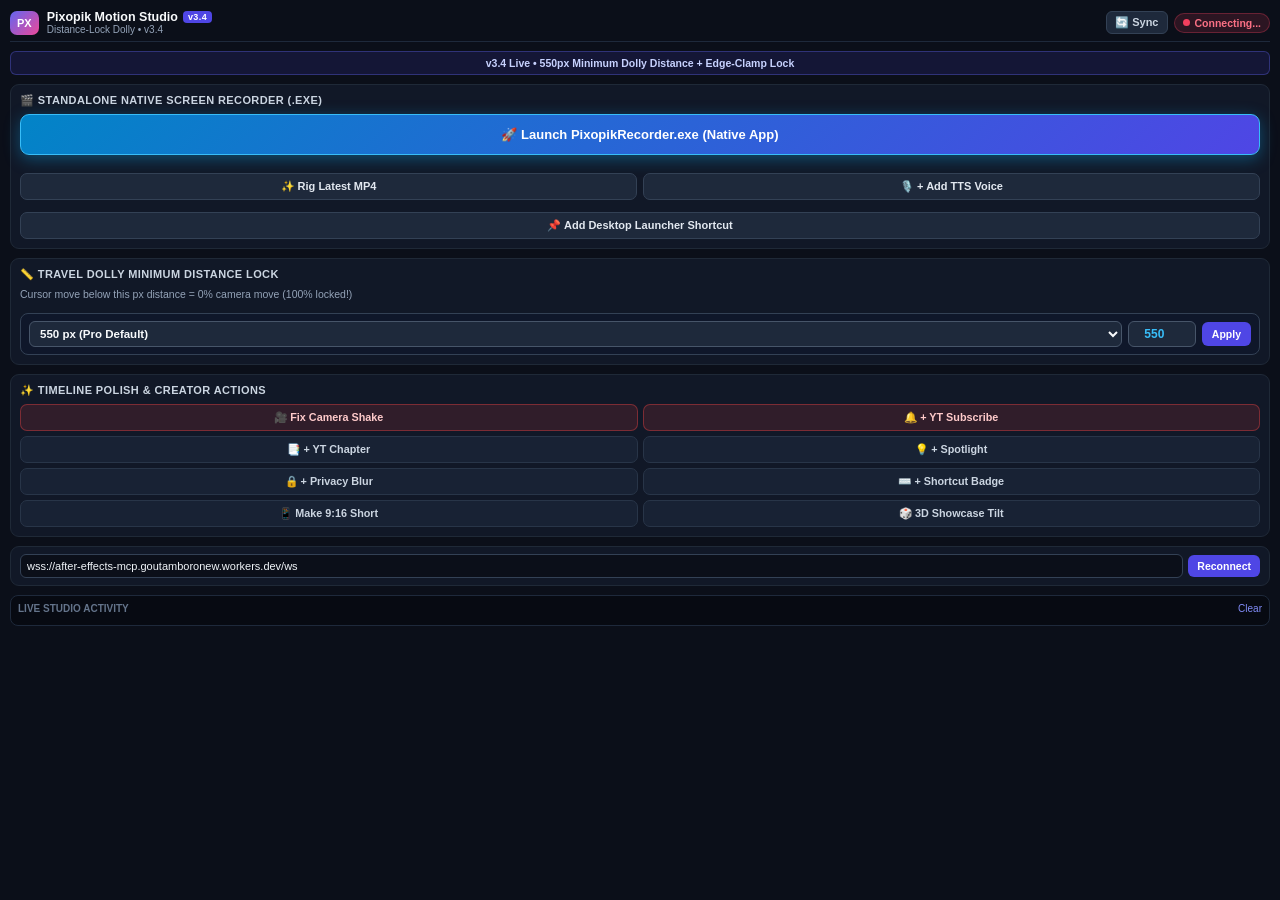
==== commit 3d12dcbe: "feat(dolly-distance-v3.4): add configurable Minimum Dolly Distance Lock (350px/550px/800px/Custom px" ====
--- a/cep-plugin/index.html
+++ b/cep-plugin/index.html
@@ -2,7 +2,7 @@
 <html lang="en">
 <head>
   <meta charset="UTF-8" />
-  <title>Pixopik Motion Studio Pro v3.0</title>
+  <title>Pixopik Motion Studio Pro v3.4</title>
   <link rel="stylesheet" href="./css/style.css" />
   <style>
     .header-right { display: flex; align-items: center; gap: 6px; }
@@ -13,13 +13,25 @@
     }
     .btn-sync:hover { background: #4f46e5; color: #ffffff; border-color: #6366f1; }
     .btn-studio-hero {
-      width: 100%; padding: 13px 14px; font-size: 13px; font-weight: 800;
+      width: 100%; padding: 12px 14px; font-size: 13px; font-weight: 800;
       border-radius: 9px; border: 1px solid #38bdf8; cursor: pointer;
       background: linear-gradient(135deg, #0284c7 0%, #4f46e5 100%);
       color: #ffffff; box-shadow: 0 4px 16px rgba(14, 165, 233, 0.38);
       margin-bottom: 7px; transition: all 0.15s ease;
     }
     .btn-studio-hero:hover { filter: brightness(1.1); transform: translateY(-1px); }
+    .dolly-bar {
+      display: flex; gap: 6px; align-items: center; margin-top: 6px;
+      background: #0f172a; border: 1px solid #334155; border-radius: 8px; padding: 7px 8px;
+    }
+    .dolly-bar input {
+      width: 68px; background: #1e293b; color: #38bdf8; border: 1px solid #475569;
+      border-radius: 6px; padding: 5px 6px; font-size: 12px; font-weight: 800; text-align: center;
+    }
+    .dolly-bar select {
+      flex: 1; background: #1e293b; color: #f8fafc; border: 1px solid #475569;
+      border-radius: 6px; padding: 5px 6px; font-size: 11.5px; font-weight: 700;
+    }
   </style>
 </head>
 <body>
@@ -28,8 +40,8 @@
       <div class="brand">
         <span class="badge-logo">PX</span>
         <div>
-          <div class="title">Pixopik Motion Studio <span class="pro-pill" id="verPill">v3.0 EXE</span></div>
-          <div class="subtitle" id="verSubtitle">Native PixopikRecorder.exe • v3.0</div>
+          <div class="title">Pixopik Motion Studio <span class="pro-pill" id="verPill">v3.4</span></div>
+          <div class="subtitle" id="verSubtitle">Distance-Lock Dolly • v3.4</div>
         </div>
       </div>
       <div class="header-right">
@@ -41,9 +53,9 @@
       </div>
     </header>
 
-    <div id="quickBanner" class="quick-banner">v3.0 Native .EXE • Bandicam Hollow Frame + F12 Hotkey</div>
+    <div id="quickBanner" class="quick-banner">v3.4 Live • 550px Minimum Dolly Distance + Edge-Clamp Lock</div>
 
-    <!-- CARD 1: OWN STANDALONE NATIVE PIXOPIKRECORDER.EXE -->
+    <!-- CARD 1: STANDALONE NATIVE RECORDER -->
     <section class="card">
       <div class="card-title">🎬 Standalone Native Screen Recorder (.EXE)</div>
       <button id="btnOpenRecorderStudio" class="btn-studio-hero">🚀 Launch PixopikRecorder.exe (Native App)</button>
@@ -65,7 +77,23 @@
       </div>
     </section>
 
-    <!-- CARD 2: TIMELINE POLISH -->
+    <!-- CARD 2: TRAVEL DOLLY MINIMUM DISTANCE CONTROLLER -->
+    <section class="card">
+      <div class="card-title">📏 Travel Dolly Minimum Distance Lock</div>
+      <div style="font-size:10.5px;color:#94a3b8;">Cursor move below this px distance = 0% camera move (100% locked!)</div>
+      <div class="dolly-bar">
+        <select id="dollyDistPreset">
+          <option value="350">350 px (Medium)</option>
+          <option value="550" selected>550 px (Pro Default)</option>
+          <option value="800">800 px (Wide Lock)</option>
+          <option value="1050">1050 px (Ultra Lock)</option>
+        </select>
+        <input id="dollyDistCustom" type="number" min="100" max="1800" step="50" value="550" title="Exact Minimum Distance in Pixels" />
+        <button id="btnApplyDollyDist" class="btn-mini" style="background:#4f46e5;color:#fff;padding:6px 10px;">Apply</button>
+      </div>
+    </section>
+
+    <!-- CARD 3: TIMELINE POLISH -->
     <section class="card">
       <div class="card-title">✨ Timeline Polish &amp; Creator Actions</div>
       <div class="grid-btns">
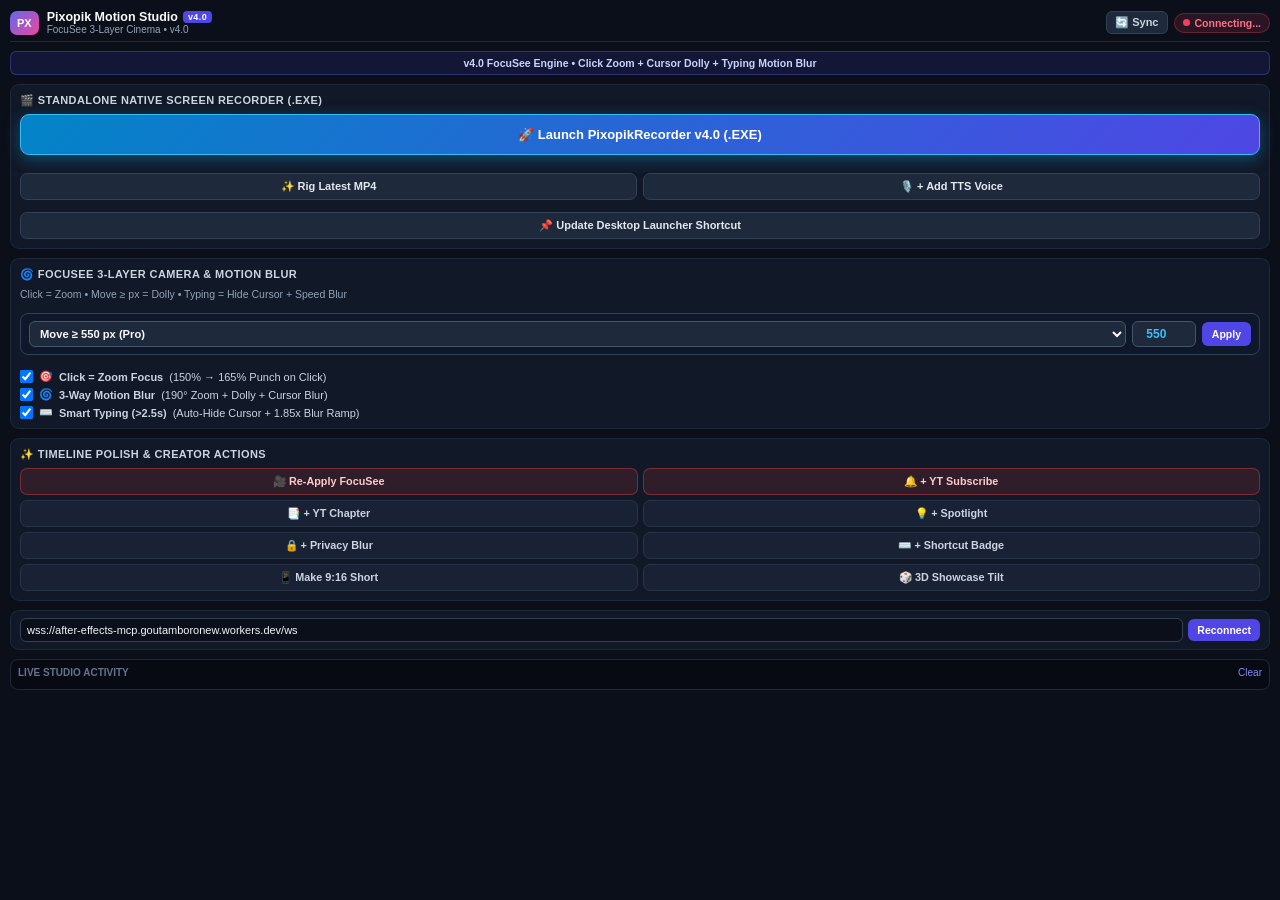
==== commit 4247bdb2: "feat(focusee-v4.0): add 3-layer FocuSee cinema engine (Click Zoom Punch + >=550px Cursor Dolly + Pri" ====
--- a/cep-plugin/index.html
+++ b/cep-plugin/index.html
@@ -2,7 +2,7 @@
 <html lang="en">
 <head>
   <meta charset="UTF-8" />
-  <title>Pixopik Motion Studio Pro v3.4</title>
+  <title>Pixopik Motion Studio Pro v4.0</title>
   <link rel="stylesheet" href="./css/style.css" />
   <style>
     .header-right { display: flex; align-items: center; gap: 6px; }
@@ -24,14 +24,19 @@
       display: flex; gap: 6px; align-items: center; margin-top: 6px;
       background: #0f172a; border: 1px solid #334155; border-radius: 8px; padding: 7px 8px;
     }
-    .dolly-bar input {
-      width: 68px; background: #1e293b; color: #38bdf8; border: 1px solid #475569;
-      border-radius: 6px; padding: 5px 6px; font-size: 12px; font-weight: 800; text-align: center;
+    .dolly-bar input[type="number"] {
+      width: 64px; background: #1e293b; color: #38bdf8; border: 1px solid #475569;
+      border-radius: 6px; padding: 5px 5px; font-size: 12px; font-weight: 800; text-align: center;
     }
     .dolly-bar select {
       flex: 1; background: #1e293b; color: #f8fafc; border: 1px solid #475569;
-      border-radius: 6px; padding: 5px 6px; font-size: 11.5px; font-weight: 700;
+      border-radius: 6px; padding: 5px 6px; font-size: 11.2px; font-weight: 700;
     }
+    .focusee-checks {
+      display: flex; flex-direction: column; gap: 5px; margin-top: 8px;
+      font-size: 11px; color: #cbd5e1;
+    }
+    .focusee-checks label { display: flex; align-items: center; gap: 6px; cursor: pointer; }
   </style>
 </head>
 <body>
@@ -40,8 +45,8 @@
       <div class="brand">
         <span class="badge-logo">PX</span>
         <div>
-          <div class="title">Pixopik Motion Studio <span class="pro-pill" id="verPill">v3.4</span></div>
-          <div class="subtitle" id="verSubtitle">Distance-Lock Dolly • v3.4</div>
+          <div class="title">Pixopik Motion Studio <span class="pro-pill" id="verPill">v4.0</span></div>
+          <div class="subtitle" id="verSubtitle">FocuSee 3-Layer Cinema • v4.0</div>
         </div>
       </div>
       <div class="header-right">
@@ -53,12 +58,12 @@
       </div>
     </header>
 
-    <div id="quickBanner" class="quick-banner">v3.4 Live • 550px Minimum Dolly Distance + Edge-Clamp Lock</div>
+    <div id="quickBanner" class="quick-banner">v4.0 FocuSee Engine • Click Zoom + Cursor Dolly + Typing Motion Blur</div>
 
     <!-- CARD 1: STANDALONE NATIVE RECORDER -->
     <section class="card">
       <div class="card-title">🎬 Standalone Native Screen Recorder (.EXE)</div>
-      <button id="btnOpenRecorderStudio" class="btn-studio-hero">🚀 Launch PixopikRecorder.exe (Native App)</button>
+      <button id="btnOpenRecorderStudio" class="btn-studio-hero">🚀 Launch PixopikRecorder v4.0 (.EXE)</button>
 
       <button id="btnStop" class="btn btn-stop hidden" style="width:100%;margin-bottom:6px;">■ Stop Active Recording &amp; Rig</button>
       <div id="recTimer" class="timer hidden">00:00 • Recording...</div>
@@ -68,7 +73,7 @@
         <button id="btnImportTts" class="btn btn-secondary">🎙️ + Add TTS Voice</button>
       </div>
       <div class="btn-row sub-actions" style="margin-top:5px;">
-        <button id="btnPinDesktopShortcut" class="btn btn-secondary" style="width:100%;">📌 Add Desktop Launcher Shortcut</button>
+        <button id="btnPinDesktopShortcut" class="btn btn-secondary" style="width:100%;">📌 Update Desktop Launcher Shortcut</button>
       </div>
 
       <div id="ffmpegBar" class="ffmpeg-bar hidden">
@@ -77,19 +82,24 @@
       </div>
     </section>
 
-    <!-- CARD 2: TRAVEL DOLLY MINIMUM DISTANCE CONTROLLER -->
+    <!-- CARD 2: FOCUSEE 3-LAYER CAMERA & MOTION BLUR ENGINE -->
     <section class="card">
-      <div class="card-title">📏 Travel Dolly Minimum Distance Lock</div>
-      <div style="font-size:10.5px;color:#94a3b8;">Cursor move below this px distance = 0% camera move (100% locked!)</div>
+      <div class="card-title">🌀 FocuSee 3-Layer Camera &amp; Motion Blur</div>
+      <div style="font-size:10.5px;color:#94a3b8;">Click = Zoom • Move &ge; px = Dolly • Typing = Hide Cursor + Speed Blur</div>
       <div class="dolly-bar">
         <select id="dollyDistPreset">
-          <option value="350">350 px (Medium)</option>
-          <option value="550" selected>550 px (Pro Default)</option>
-          <option value="800">800 px (Wide Lock)</option>
-          <option value="1050">1050 px (Ultra Lock)</option>
+          <option value="350">Move &ge; 350 px</option>
+          <option value="550" selected>Move &ge; 550 px (Pro)</option>
+          <option value="800">Move &ge; 800 px (Wide)</option>
+          <option value="1050">Move &ge; 1050 px</option>
         </select>
-        <input id="dollyDistCustom" type="number" min="100" max="1800" step="50" value="550" title="Exact Minimum Distance in Pixels" />
+        <input id="dollyDistCustom" type="number" min="100" max="1800" step="50" value="550" title="Minimum Cursor Distance in Pixels" />
         <button id="btnApplyDollyDist" class="btn-mini" style="background:#4f46e5;color:#fff;padding:6px 10px;">Apply</button>
+      </div>
+      <div class="focusee-checks">
+        <label><input type="checkbox" id="chkClickZoomPunch" checked /> 🎯 <b>Click = Zoom Focus</b> (150% &rarr; 165% Punch on Click)</label>
+        <label><input type="checkbox" id="chk3WayBlur" checked /> 🌀 <b>3-Way Motion Blur</b> (190&deg; Zoom + Dolly + Cursor Blur)</label>
+        <label><input type="checkbox" id="chkTypingRamp" checked /> ⌨️ <b>Smart Typing (&gt;2.5s)</b> (Auto-Hide Cursor + 1.85x Blur Ramp)</label>
       </div>
     </section>
 
@@ -97,7 +107,7 @@
     <section class="card">
       <div class="card-title">✨ Timeline Polish &amp; Creator Actions</div>
       <div class="grid-btns">
-        <button id="btnSmoothTravel" class="btn btn-chip accent-chip">🎥 Fix Camera Shake</button>
+        <button id="btnSmoothTravel" class="btn btn-chip accent-chip">🎥 Re-Apply FocuSee</button>
         <button id="btnSubscribe" class="btn btn-chip accent-chip">🔔 + YT Subscribe</button>
         <button id="btnChapter" class="btn btn-chip">📑 + YT Chapter</button>
         <button id="btnSpotlight" class="btn btn-chip">💡 + Spotlight</button>
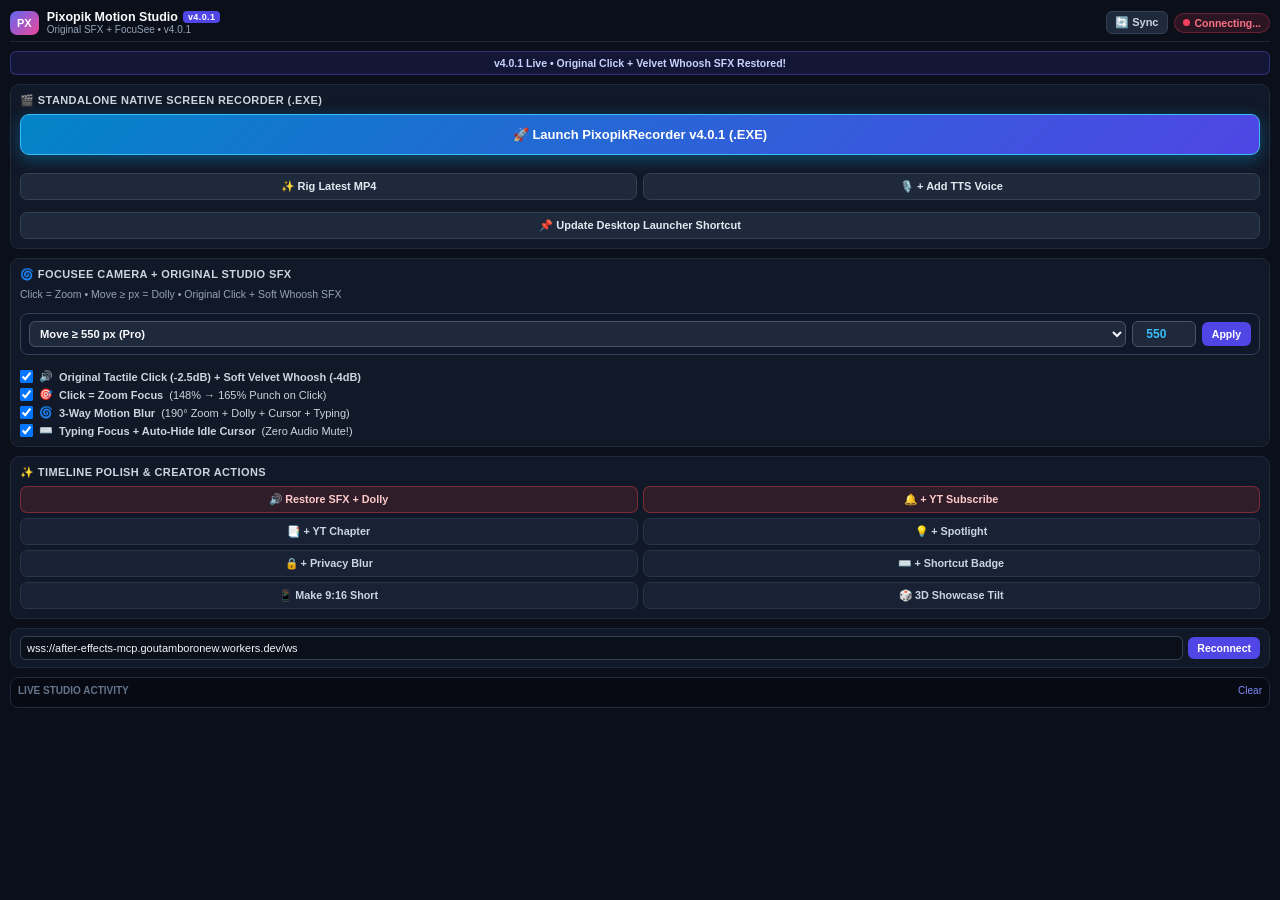
==== commit 653b148c: "fix(sfx-restore-v4.0.1): remove nested Time-Remap audio muting and restore exact original Tactile Cl" ====
--- a/cep-plugin/index.html
+++ b/cep-plugin/index.html
@@ -2,7 +2,7 @@
 <html lang="en">
 <head>
   <meta charset="UTF-8" />
-  <title>Pixopik Motion Studio Pro v4.0</title>
+  <title>Pixopik Motion Studio Pro v4.0.1</title>
   <link rel="stylesheet" href="./css/style.css" />
   <style>
     .header-right { display: flex; align-items: center; gap: 6px; }
@@ -45,8 +45,8 @@
       <div class="brand">
         <span class="badge-logo">PX</span>
         <div>
-          <div class="title">Pixopik Motion Studio <span class="pro-pill" id="verPill">v4.0</span></div>
-          <div class="subtitle" id="verSubtitle">FocuSee 3-Layer Cinema • v4.0</div>
+          <div class="title">Pixopik Motion Studio <span class="pro-pill" id="verPill">v4.0.1</span></div>
+          <div class="subtitle" id="verSubtitle">Original SFX + FocuSee • v4.0.1</div>
         </div>
       </div>
       <div class="header-right">
@@ -58,12 +58,12 @@
       </div>
     </header>
 
-    <div id="quickBanner" class="quick-banner">v4.0 FocuSee Engine • Click Zoom + Cursor Dolly + Typing Motion Blur</div>
+    <div id="quickBanner" class="quick-banner">v4.0.1 Live • Original Click + Velvet Whoosh SFX Restored!</div>
 
     <!-- CARD 1: STANDALONE NATIVE RECORDER -->
     <section class="card">
       <div class="card-title">🎬 Standalone Native Screen Recorder (.EXE)</div>
-      <button id="btnOpenRecorderStudio" class="btn-studio-hero">🚀 Launch PixopikRecorder v4.0 (.EXE)</button>
+      <button id="btnOpenRecorderStudio" class="btn-studio-hero">🚀 Launch PixopikRecorder v4.0.1 (.EXE)</button>
 
       <button id="btnStop" class="btn btn-stop hidden" style="width:100%;margin-bottom:6px;">■ Stop Active Recording &amp; Rig</button>
       <div id="recTimer" class="timer hidden">00:00 • Recording...</div>
@@ -82,10 +82,10 @@
       </div>
     </section>
 
-    <!-- CARD 2: FOCUSEE 3-LAYER CAMERA & MOTION BLUR ENGINE -->
+    <!-- CARD 2: FOCUSEE 3-LAYER CAMERA & ORIGINAL SFX -->
     <section class="card">
-      <div class="card-title">🌀 FocuSee 3-Layer Camera &amp; Motion Blur</div>
-      <div style="font-size:10.5px;color:#94a3b8;">Click = Zoom • Move &ge; px = Dolly • Typing = Hide Cursor + Speed Blur</div>
+      <div class="card-title">🌀 FocuSee Camera + Original Studio SFX</div>
+      <div style="font-size:10.5px;color:#94a3b8;">Click = Zoom • Move &ge; px = Dolly • Original Click + Soft Whoosh SFX</div>
       <div class="dolly-bar">
         <select id="dollyDistPreset">
           <option value="350">Move &ge; 350 px</option>
@@ -97,9 +97,10 @@
         <button id="btnApplyDollyDist" class="btn-mini" style="background:#4f46e5;color:#fff;padding:6px 10px;">Apply</button>
       </div>
       <div class="focusee-checks">
-        <label><input type="checkbox" id="chkClickZoomPunch" checked /> 🎯 <b>Click = Zoom Focus</b> (150% &rarr; 165% Punch on Click)</label>
-        <label><input type="checkbox" id="chk3WayBlur" checked /> 🌀 <b>3-Way Motion Blur</b> (190&deg; Zoom + Dolly + Cursor Blur)</label>
-        <label><input type="checkbox" id="chkTypingRamp" checked /> ⌨️ <b>Smart Typing (&gt;2.5s)</b> (Auto-Hide Cursor + 1.85x Blur Ramp)</label>
+        <label><input type="checkbox" id="chkOrigSfx" checked /> 🔊 <b>Original Tactile Click (-2.5dB) + Soft Velvet Whoosh (-4dB)</b></label>
+        <label><input type="checkbox" id="chkClickZoomPunch" checked /> 🎯 <b>Click = Zoom Focus</b> (148% &rarr; 165% Punch on Click)</label>
+        <label><input type="checkbox" id="chk3WayBlur" checked /> 🌀 <b>3-Way Motion Blur</b> (190&deg; Zoom + Dolly + Cursor + Typing)</label>
+        <label><input type="checkbox" id="chkTypingHide" checked /> ⌨️ <b>Typing Focus + Auto-Hide Idle Cursor</b> (Zero Audio Mute!)</label>
       </div>
     </section>
 
@@ -107,7 +108,7 @@
     <section class="card">
       <div class="card-title">✨ Timeline Polish &amp; Creator Actions</div>
       <div class="grid-btns">
-        <button id="btnSmoothTravel" class="btn btn-chip accent-chip">🎥 Re-Apply FocuSee</button>
+        <button id="btnSmoothTravel" class="btn btn-chip accent-chip">🔊 Restore SFX + Dolly</button>
         <button id="btnSubscribe" class="btn btn-chip accent-chip">🔔 + YT Subscribe</button>
         <button id="btnChapter" class="btn btn-chip">📑 + YT Chapter</button>
         <button id="btnSpotlight" class="btn btn-chip">💡 + Spotlight</button>
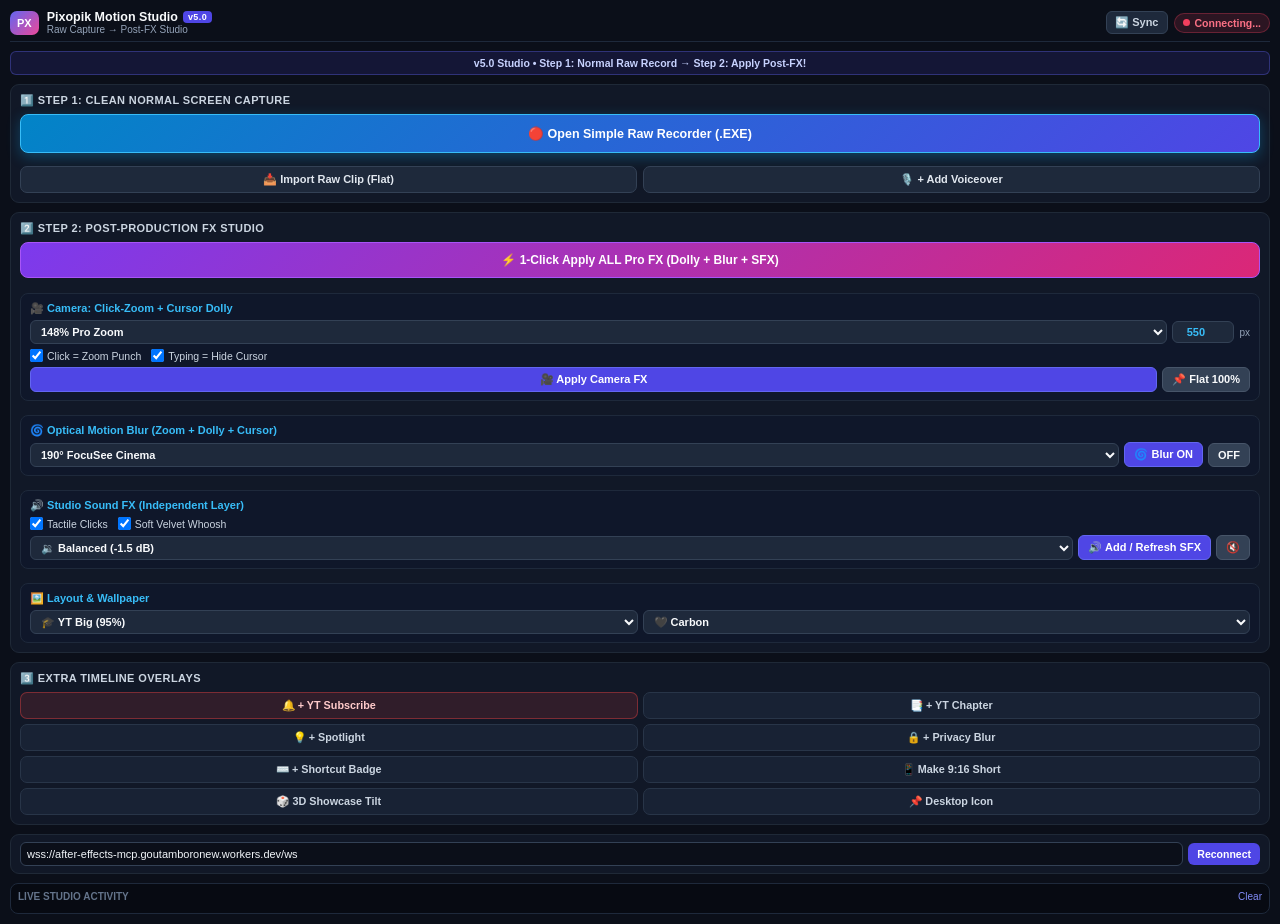
==== commit db59027a: "feat(post-fx-studio-v5.0): split workflow into clean Raw Recorder (.EXE) + modular Post-Production F" ====
--- a/cep-plugin/index.html
+++ b/cep-plugin/index.html
@@ -2,7 +2,7 @@
 <html lang="en">
 <head>
   <meta charset="UTF-8" />
-  <title>Pixopik Motion Studio Pro v4.0.1</title>
+  <title>Pixopik Motion Studio Pro v5.0</title>
   <link rel="stylesheet" href="./css/style.css" />
   <style>
     .header-right { display: flex; align-items: center; gap: 6px; }
@@ -13,30 +13,43 @@
     }
     .btn-sync:hover { background: #4f46e5; color: #ffffff; border-color: #6366f1; }
     .btn-studio-hero {
-      width: 100%; padding: 12px 14px; font-size: 13px; font-weight: 800;
-      border-radius: 9px; border: 1px solid #38bdf8; cursor: pointer;
+      width: 100%; padding: 11px 12px; font-size: 12.5px; font-weight: 800;
+      border-radius: 8px; border: 1px solid #38bdf8; cursor: pointer;
       background: linear-gradient(135deg, #0284c7 0%, #4f46e5 100%);
-      color: #ffffff; box-shadow: 0 4px 16px rgba(14, 165, 233, 0.38);
-      margin-bottom: 7px; transition: all 0.15s ease;
-    }
-    .btn-studio-hero:hover { filter: brightness(1.1); transform: translateY(-1px); }
-    .dolly-bar {
-      display: flex; gap: 6px; align-items: center; margin-top: 6px;
-      background: #0f172a; border: 1px solid #334155; border-radius: 8px; padding: 7px 8px;
-    }
-    .dolly-bar input[type="number"] {
-      width: 64px; background: #1e293b; color: #38bdf8; border: 1px solid #475569;
-      border-radius: 6px; padding: 5px 5px; font-size: 12px; font-weight: 800; text-align: center;
-    }
-    .dolly-bar select {
-      flex: 1; background: #1e293b; color: #f8fafc; border: 1px solid #475569;
-      border-radius: 6px; padding: 5px 6px; font-size: 11.2px; font-weight: 700;
-    }
-    .focusee-checks {
-      display: flex; flex-direction: column; gap: 5px; margin-top: 8px;
-      font-size: 11px; color: #cbd5e1;
-    }
-    .focusee-checks label { display: flex; align-items: center; gap: 6px; cursor: pointer; }
+      color: #ffffff; box-shadow: 0 4px 14px rgba(14, 165, 233, 0.32);
+      margin-bottom: 6px; transition: all 0.15s ease;
+    }
+    .btn-studio-hero:hover { filter: brightness(1.1); }
+    .btn-master-all {
+      width: 100%; padding: 10px 12px; font-size: 12px; font-weight: 800;
+      border-radius: 8px; border: 1px solid #a855f7; cursor: pointer;
+      background: linear-gradient(135deg, #7c3aed 0%, #db2777 100%);
+      color: #ffffff; margin-bottom: 8px;
+    }
+    .btn-master-all:hover { filter: brightness(1.12); }
+    .mod-box {
+      background: #0f172a; border: 1px solid #1e293b; border-radius: 8px;
+      padding: 8px 9px; margin-bottom: 7px;
+    }
+    .mod-head {
+      font-size: 11px; font-weight: 800; color: #38bdf8; margin-bottom: 5px;
+      display: flex; justify-content: space-between; align-items: center;
+    }
+    .mod-row { display: flex; gap: 5px; align-items: center; margin-top: 5px; }
+    .mod-row select, .mod-row input[type="number"] {
+      background: #1e293b; color: #f8fafc; border: 1px solid #334155;
+      border-radius: 6px; padding: 4px 6px; font-size: 11px; font-weight: 700;
+    }
+    .mod-row select { flex: 1; }
+    .mod-row input[type="number"] { width: 62px; text-align: center; color: #38bdf8; }
+    .mod-checks { display: flex; gap: 10px; flex-wrap: wrap; font-size: 10.5px; color: #cbd5e1; margin-top: 5px; }
+    .mod-checks label { display: flex; align-items: center; gap: 4px; cursor: pointer; }
+    .btn-act {
+      background: #334155; color: #f8fafc; border: 1px solid #475569;
+      border-radius: 6px; padding: 5px 9px; font-size: 11px; font-weight: 700; cursor: pointer;
+    }
+    .btn-act.pri { background: #4f46e5; border-color: #6366f1; color: #fff; }
+    .btn-act:hover { filter: brightness(1.12); }
   </style>
 </head>
 <body>
@@ -45,8 +58,8 @@
       <div class="brand">
         <span class="badge-logo">PX</span>
         <div>
-          <div class="title">Pixopik Motion Studio <span class="pro-pill" id="verPill">v4.0.1</span></div>
-          <div class="subtitle" id="verSubtitle">Original SFX + FocuSee • v4.0.1</div>
+          <div class="title">Pixopik Motion Studio <span class="pro-pill" id="verPill">v5.0</span></div>
+          <div class="subtitle" id="verSubtitle">Raw Capture &rarr; Post-FX Studio</div>
         </div>
       </div>
       <div class="header-right">
@@ -58,57 +71,104 @@
       </div>
     </header>
 
-    <div id="quickBanner" class="quick-banner">v4.0.1 Live • Original Click + Velvet Whoosh SFX Restored!</div>
-
-    <!-- CARD 1: STANDALONE NATIVE RECORDER -->
+    <div id="quickBanner" class="quick-banner">v5.0 Studio • Step 1: Normal Raw Record &rarr; Step 2: Apply Post-FX!</div>
+
+    <!-- STEP 1: SIMPLE NORMAL RAW RECORDER -->
     <section class="card">
-      <div class="card-title">🎬 Standalone Native Screen Recorder (.EXE)</div>
-      <button id="btnOpenRecorderStudio" class="btn-studio-hero">🚀 Launch PixopikRecorder v4.0.1 (.EXE)</button>
-
-      <button id="btnStop" class="btn btn-stop hidden" style="width:100%;margin-bottom:6px;">■ Stop Active Recording &amp; Rig</button>
-      <div id="recTimer" class="timer hidden">00:00 • Recording...</div>
-
-      <div class="btn-row sub-actions" style="margin-top:4px;">
-        <button id="btnRigLatest" class="btn btn-secondary">✨ Rig Latest MP4</button>
-        <button id="btnImportTts" class="btn btn-secondary">🎙️ + Add TTS Voice</button>
-      </div>
-      <div class="btn-row sub-actions" style="margin-top:5px;">
-        <button id="btnPinDesktopShortcut" class="btn btn-secondary" style="width:100%;">📌 Update Desktop Launcher Shortcut</button>
-      </div>
-
+      <div class="card-title">1️⃣ Step 1: Clean Normal Screen Capture</div>
+      <button id="btnOpenRecorderStudio" class="btn-studio-hero">🔴 Open Simple Raw Recorder (.EXE)</button>
+      <div class="btn-row sub-actions">
+        <button id="btnImportRawFlat" class="btn btn-secondary" title="Import latest MP4 flat with 0% zoom">📥 Import Raw Clip (Flat)</button>
+        <button id="btnImportTts" class="btn btn-secondary">🎙️ + Add Voiceover</button>
+      </div>
       <div id="ffmpegBar" class="ffmpeg-bar hidden">
         <span>FFmpeg needed for 60fps capture</span>
         <button id="btnInstallFfmpeg" class="btn-mini">⚡ Auto-Install</button>
       </div>
     </section>
 
-    <!-- CARD 2: FOCUSEE 3-LAYER CAMERA & ORIGINAL SFX -->
+    <!-- STEP 2: MODULAR POST-PRODUCTION FX STUDIO -->
     <section class="card">
-      <div class="card-title">🌀 FocuSee Camera + Original Studio SFX</div>
-      <div style="font-size:10.5px;color:#94a3b8;">Click = Zoom • Move &ge; px = Dolly • Original Click + Soft Whoosh SFX</div>
-      <div class="dolly-bar">
-        <select id="dollyDistPreset">
-          <option value="350">Move &ge; 350 px</option>
-          <option value="550" selected>Move &ge; 550 px (Pro)</option>
-          <option value="800">Move &ge; 800 px (Wide)</option>
-          <option value="1050">Move &ge; 1050 px</option>
-        </select>
-        <input id="dollyDistCustom" type="number" min="100" max="1800" step="50" value="550" title="Minimum Cursor Distance in Pixels" />
-        <button id="btnApplyDollyDist" class="btn-mini" style="background:#4f46e5;color:#fff;padding:6px 10px;">Apply</button>
-      </div>
-      <div class="focusee-checks">
-        <label><input type="checkbox" id="chkOrigSfx" checked /> 🔊 <b>Original Tactile Click (-2.5dB) + Soft Velvet Whoosh (-4dB)</b></label>
-        <label><input type="checkbox" id="chkClickZoomPunch" checked /> 🎯 <b>Click = Zoom Focus</b> (148% &rarr; 165% Punch on Click)</label>
-        <label><input type="checkbox" id="chk3WayBlur" checked /> 🌀 <b>3-Way Motion Blur</b> (190&deg; Zoom + Dolly + Cursor + Typing)</label>
-        <label><input type="checkbox" id="chkTypingHide" checked /> ⌨️ <b>Typing Focus + Auto-Hide Idle Cursor</b> (Zero Audio Mute!)</label>
-      </div>
-    </section>
-
-    <!-- CARD 3: TIMELINE POLISH -->
+      <div class="card-title">2️⃣ Step 2: Post-Production FX Studio</div>
+
+      <button id="btnApplyAllPostFx" class="btn-master-all">⚡ 1-Click Apply ALL Pro FX (Dolly + Blur + SFX)</button>
+
+      <!-- MODULE A: CAMERA ZOOM & DOLLY -->
+      <div class="mod-box">
+        <div class="mod-head"><span>🎥 Camera: Click-Zoom + Cursor Dolly</span></div>
+        <div class="mod-row">
+          <select id="postZoomSelect">
+            <option value="135">135% Gentle</option>
+            <option value="148" selected>148% Pro Zoom</option>
+            <option value="168">168% Close-Up</option>
+          </select>
+          <input id="dollyDistCustom" type="number" min="100" max="1800" step="50" value="550" title="Min Cursor Move Distance (px)" />
+          <span style="font-size:10px;color:#94a3b8;">px</span>
+        </div>
+        <div class="mod-checks">
+          <label><input type="checkbox" id="chkClickZoomPunch" checked /> Click = Zoom Punch</label>
+          <label><input type="checkbox" id="chkTypingHide" checked /> Typing = Hide Cursor</label>
+        </div>
+        <div class="mod-row">
+          <button id="btnApplyCameraOnly" class="btn-act pri" style="flex:1;">🎥 Apply Camera FX</button>
+          <button id="btnResetCameraFlat" class="btn-act" title="Remove all camera zoom/dolly">📌 Flat 100%</button>
+        </div>
+      </div>
+
+      <!-- MODULE B: 3-WAY OPTICAL MOTION BLUR -->
+      <div class="mod-box">
+        <div class="mod-head"><span>🌀 Optical Motion Blur (Zoom + Dolly + Cursor)</span></div>
+        <div class="mod-row">
+          <select id="postShutterSelect">
+            <option value="140">140&deg; Subtle Blur</option>
+            <option value="190" selected>190&deg; FocuSee Cinema</option>
+            <option value="260">260&deg; Heavy Blur</option>
+          </select>
+          <button id="btnBlurOn" class="btn-act pri">🌀 Blur ON</button>
+          <button id="btnBlurOff" class="btn-act">OFF</button>
+        </div>
+      </div>
+
+      <!-- MODULE C: STUDIO CLICK + WHOOSH SFX -->
+      <div class="mod-box">
+        <div class="mod-head"><span>🔊 Studio Sound FX (Independent Layer)</span></div>
+        <div class="mod-checks">
+          <label><input type="checkbox" id="chkSfxClicks" checked /> Tactile Clicks</label>
+          <label><input type="checkbox" id="chkSfxWhoosh" checked /> Soft Velvet Whoosh</label>
+        </div>
+        <div class="mod-row">
+          <select id="postSfxVol">
+            <option value="0">🔊 Loud (0 dB)</option>
+            <option value="-1.5" selected>🔉 Balanced (-1.5 dB)</option>
+            <option value="-5">🔈 Subtle (-5 dB)</option>
+          </select>
+          <button id="btnApplySfxOnly" class="btn-act pri">🔊 Add / Refresh SFX</button>
+          <button id="btnRemoveSfx" class="btn-act">🔇</button>
+        </div>
+      </div>
+
+      <!-- MODULE D: STUDIO LOOK / WALLPAPER -->
+      <div class="mod-box" style="margin-bottom:0;">
+        <div class="mod-head"><span>🖼️ Layout &amp; Wallpaper</span></div>
+        <div class="mod-row">
+          <select id="uiLayoutPreset">
+            <option value="youtube_tutorial" selected>🎓 YT Big (95%)</option>
+            <option value="saas_promo">🚀 SaaS Glass (84%)</option>
+          </select>
+          <select id="uiWallPreset">
+            <option value="dark_carbon" selected>🖤 Carbon</option>
+            <option value="cosmic_indigo">🌌 Indigo</option>
+            <option value="ocean_breeze">🌊 Ocean</option>
+            <option value="sunset_saas">🔥 Sunset</option>
+          </select>
+        </div>
+      </div>
+    </section>
+
+    <!-- STEP 3: EXTRA OVERLAYS -->
     <section class="card">
-      <div class="card-title">✨ Timeline Polish &amp; Creator Actions</div>
+      <div class="card-title">3️⃣ Extra Timeline Overlays</div>
       <div class="grid-btns">
-        <button id="btnSmoothTravel" class="btn btn-chip accent-chip">🔊 Restore SFX + Dolly</button>
         <button id="btnSubscribe" class="btn btn-chip accent-chip">🔔 + YT Subscribe</button>
         <button id="btnChapter" class="btn btn-chip">📑 + YT Chapter</button>
         <button id="btnSpotlight" class="btn btn-chip">💡 + Spotlight</button>
@@ -116,6 +176,7 @@
         <button id="btnCallout" class="btn btn-chip">⌨️ + Shortcut Badge</button>
         <button id="btnShorts" class="btn btn-chip">📱 Make 9:16 Short</button>
         <button id="btn3dTilt" class="btn btn-chip">🎲 3D Showcase Tilt</button>
+        <button id="btnPinDesktopShortcut" class="btn btn-chip">📌 Desktop Icon</button>
       </div>
     </section>
 
@@ -135,22 +196,26 @@
     </section>
   </div>
 
-  <!-- HIDDEN INTERNAL BRIDGE ELEMENTS -->
+  <!-- HIDDEN INTERNAL BRIDGE ELEMENTS FOR panel.js -->
   <div id="internalStudioState" style="display:none !important;" aria-hidden="true">
     <input id="chromeUrlInput" type="text" value="https://pixopik.com" />
     <button id="btnLaunchChrome" type="button"></button>
     <button id="btnGhostBar" type="button"></button>
-    <select id="ghostDimSelect"><option value="0" selected>0</option><option value="30">30</option><option value="50">50</option><option value="65">65</option></select>
+    <button id="btnRigLatest" type="button"></button>
+    <button id="btnSmoothTravel" type="button"></button>
+    <button id="btnStop" type="button"></button>
+    <div id="recTimer"></div>
+    <select id="ghostDimSelect"><option value="0" selected>0</option></select>
     <select id="modeSelect"><option value="youtube_tutorial" selected>youtube_tutorial</option><option value="saas_promo">saas_promo</option></select>
     <select id="cameraModeSelect"><option value="smooth_travel" selected>smooth_travel</option><option value="click_bounce">click_bounce</option></select>
     <select id="aspectSelect"><option value="youtube_16_9" selected>youtube_16_9</option><option value="shorts_9_16">shorts_9_16</option><option value="square_1_1">square_1_1</option></select>
     <select id="wallpaperSelect"><option value="dark_carbon" selected>dark_carbon</option><option value="cosmic_indigo">cosmic_indigo</option><option value="ocean_breeze">ocean_breeze</option><option value="sunset_saas">sunset_saas</option><option value="clean_daylight">clean_daylight</option></select>
     <select id="frameStyleSelect"><option value="minimal_rounded" selected>minimal_rounded</option><option value="macos_glass">macos_glass</option><option value="sharp_clean">sharp_clean</option></select>
-    <select id="countdownSelect"><option value="3" selected>3</option><option value="5">5</option><option value="0">0</option></select>
+    <select id="countdownSelect"><option value="3" selected>3</option></select>
     <input type="checkbox" id="chkAutoRigOnStop" checked />
-    <input type="checkbox" id="chkClickSfx" checked />
+    <input type="checkbox" id="chkClickSfx" />
     <input type="checkbox" id="chkAutoGhost" />
-    <input type="checkbox" id="chkAutoZoom" checked />
+    <input type="checkbox" id="chkAutoZoom" />
     <input type="checkbox" id="chkVectorCursor" checked />
     <input type="checkbox" id="chkRipples" checked />
     <button id="btnRecord" type="button"></button>
